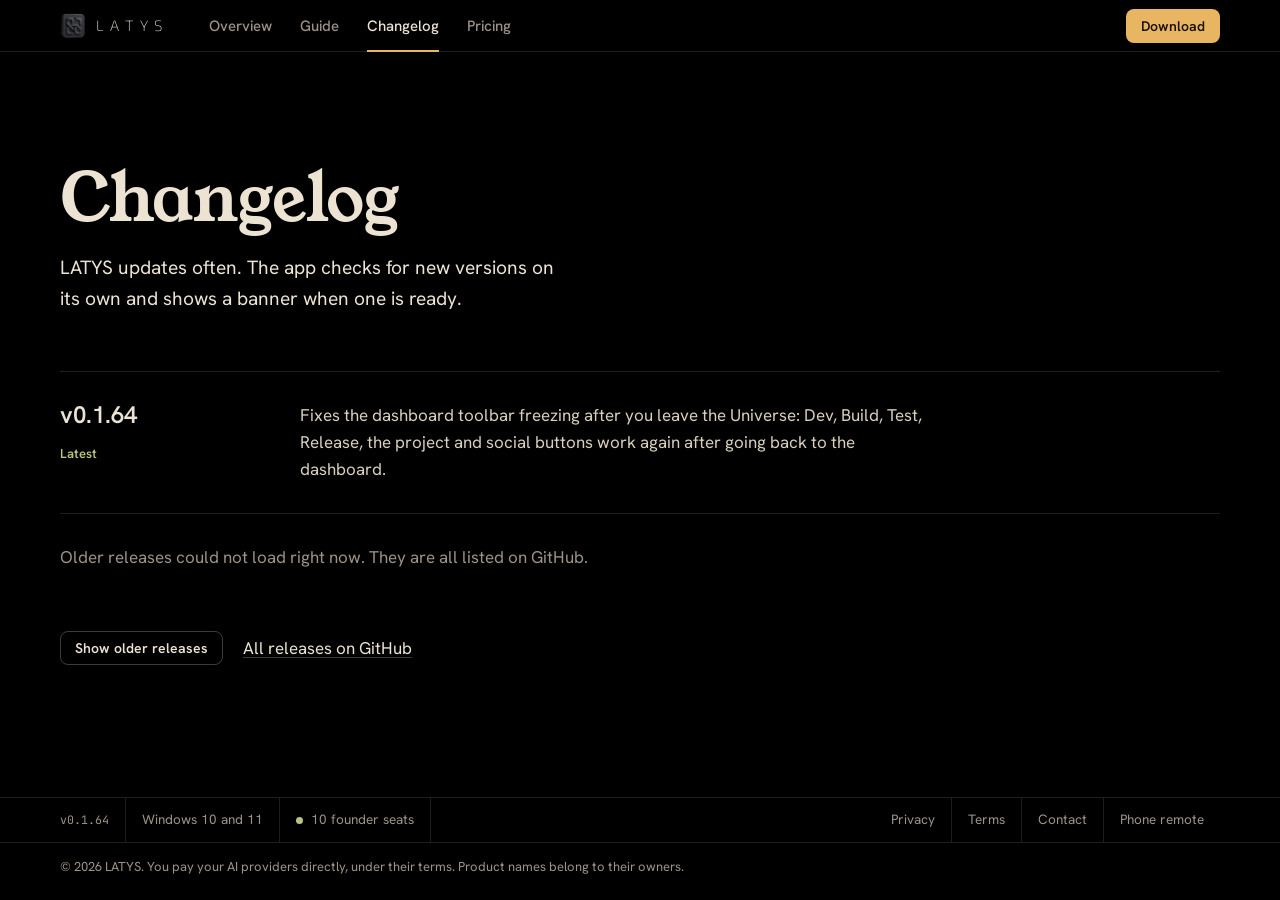
==== changelog.html @ 914c5206 "Rebuild the site as a multi-page static site Overview, Download, Guide, Changelog and Pricing pages " ====
<!DOCTYPE html>
<html lang="en">
<head>
  <meta charset="UTF-8" />
  <meta name="viewport" content="width=device-width, initial-scale=1.0" />
  <title>LATYS changelog</title>
  <meta name="description" content="Every LATYS release and what changed in it." />
  <meta name="theme-color" content="#000000" />
  <meta property="og:title" content="LATYS changelog" />
  <meta property="og:image" content="https://latys.app/media/og.jpg?v=3" />
  <link rel="icon" type="image/png" href="./icon.png?v=5" />
  <link rel="apple-touch-icon" href="./media/apple-touch-icon.png?v=2" />
  <link rel="preconnect" href="https://fonts.googleapis.com" />
  <link rel="preconnect" href="https://fonts.gstatic.com" crossorigin />
  <link href="https://fonts.googleapis.com/css2?family=Exo+2:wght@200&family=Hanken+Grotesk:wght@400;500;600&family=JetBrains+Mono:wght@400;500&family=Young+Serif&display=swap" rel="stylesheet" />
  <link rel="stylesheet" href="./site.css?v=1" />
  <script type="speculationrules">{"prerender":[{"where":{"href_matches":"/*.html"},"eagerness":"moderate"}]}</script>
  <style>
    .log { list-style: none; }
    .release { display: grid; grid-template-columns: 200px minmax(0, 1fr); gap: 8px 40px; padding: 30px 0; border-bottom: 1px solid var(--rule); }
    .release .ver { font: 600 24px/1.1 var(--sans); color: var(--parchment); }
    .release .when { display: block; margin-top: 6px; font-size: 14.5px; color: var(--bark); }
    .release .body { color: #d9cfbf; max-width: 70ch; }
    .release .body p + p { margin-top: 10px; }
    .release .latest { display: inline-block; margin-top: 10px; font-size: 13px; font-weight: 600; color: var(--lichen); }
    .more { display: flex; flex-wrap: wrap; gap: 12px 20px; align-items: center; margin-top: 30px; }
    .state { padding: 30px 0; color: var(--bark); }
    @media (max-width: 760px) { .release { grid-template-columns: minmax(0, 1fr); } }
  </style>
</head>
<body>
  <header class="titlebar">
    <div class="page">
      <a class="brand" href="./index.html" aria-label="LATYS home"><img src="./media/latys-icon.png?v=2" alt="" width="26" height="26" /><span>LATYS</span></a>
      <nav class="nav" aria-label="Site">
        <a href="./index.html">Overview</a>
        <a href="./guide.html">Guide</a>
        <a href="./changelog.html" aria-current="page">Changelog</a>
        <a href="./pricing.html">Pricing</a>
      </nav>
      <a class="btn btn-gold btn-sm" href="./download.html">Download</a>
    </div>
  </header>

  <main>
    <div class="page">
      <header class="masthead">
        <h1>Changelog</h1>
        <p class="lede">LATYS updates often. The app checks for new versions on its own and shows a banner when one is ready.</p>
      </header>
      <ol class="log" id="log" aria-live="polite"><li class="state">Loading releases from GitHub.</li></ol>
      <div class="more">
        <button class="btn btn-line btn-sm" type="button" id="more" hidden>Show older releases</button>
        <a class="link" href="https://github.com/adamj86/LATYS/releases">All releases on GitHub</a>
      </div>
    </div>
  </main>

  <footer>
    <div class="strip">
      <div class="page">
        <span class="cell"><span class="mono" data-version>v0.1</span></span>
        <span class="cell">Windows 10 and 11</span>
        <span class="cell" data-seats><span class="dot"></span><span data-seats-text>10 founder seats</span></span>
        <span class="cell grow"></span>
        <a class="cell" href="./privacy.html">Privacy</a>
        <a class="cell" href="./terms.html">Terms</a>
        <a class="cell" href="mailto:ajamespt86@gmail.com">Contact</a>
        <a class="cell" href="./remote.html">Phone remote</a>
      </div>
    </div>
    <div class="fineprint"><div class="page">&copy; <span data-year>2026</span> LATYS. You pay your AI providers directly, under their terms. Product names belong to their owners.</div></div>
  </footer>

  <script src="./site.js?v=1"></script>
  <script>
    // Release notes are the GitHub release bodies the release script publishes.
    const log = document.getElementById('log'), more = document.getElementById('more');
    const fmt = new Intl.DateTimeFormat(undefined, { year: 'numeric', month: 'long', day: 'numeric' });
    let page = 1;

    function entry(version, date, body, latest) {
      const li = document.createElement('li');
      li.className = 'release';
      li.innerHTML = '<div><div class="ver"></div><time class="when"></time></div><div class="body"></div>';
      li.querySelector('.ver').textContent = version;
      if (date) { li.querySelector('time').textContent = fmt.format(new Date(date)); li.querySelector('time').dateTime = date; }
      if (latest) li.firstChild.insertAdjacentHTML('beforeend', '<span class="latest">Latest</span>');
      const box = li.querySelector('.body');
      for (const para of String(body || 'Maintenance release.').split(/\n{2,}/)) {
        const p = document.createElement('p');
        p.textContent = para.replace(/^#+\s*/gm, '').replace(/\*\*/g, '').trim();
        if (p.textContent) box.append(p);
      }
      return li;
    }

    async function loadPage() {
      more.disabled = true;
      try {
        const r = await fetch('https://api.github.com/repos/adamj86/LATYS/releases?per_page=15&page=' + page, { headers: { Accept: 'application/vnd.github+json' } });
        if (!r.ok) throw new Error(r.status);
        const list = (await r.json()).filter((x) => !x.draft);
        if (page === 1) log.textContent = '';
        list.forEach((x, i) => log.append(entry(x.tag_name.replace(/^v/, 'v'), x.published_at, x.body, page === 1 && i === 0 && !x.prerelease)));
        more.hidden = list.length < 15;
        page++;
      } catch {
        // GitHub unreachable or rate-limited: fall back to the app's own update feed.
        if (page !== 1) { more.hidden = true; return; }
        const d = await window.latysFeed;
        log.textContent = '';
        if (d && d.version) log.append(entry('v' + d.version, null, d.notes, true));
        const li = document.createElement('li');
        li.className = 'state';
        li.textContent = 'Older releases could not load right now. They are all listed on GitHub.';
        log.append(li);
      } finally { more.disabled = false; }
    }
    more.addEventListener('click', loadPage);
    loadPage();
  </script>
</body>
</html>
---- site.css ----
/* LATYS site: shared tokens, chrome (titlebar + status strip) and page parts.
   The ground is pure black on purpose: the tree footage is shot on #000, so the
   video melts into the page with no visible frame. */
:root {
  --ground: #000;
  --soil: #15120f;
  --soil-2: #1d1915;
  --parchment: #ece3d3;
  --bark: #9d9285;
  --rule: rgba(236, 227, 211, 0.13);
  --rule-strong: rgba(236, 227, 211, 0.26);
  --gold: #e8b662;
  --gold-ink: #1a1206;
  --lichen: #b9c47c;
  --blossom: #e08f73;

  --serif: "Young Serif", Georgia, "Times New Roman", serif;
  --sans: "Hanken Grotesk", system-ui, -apple-system, "Segoe UI", sans-serif;
  --mono: "JetBrains Mono", ui-monospace, Consolas, monospace;
  --brand: "Exo 2", var(--sans);

  --measure: 64ch;
  --page: 1240px;
  --gutter: clamp(16px, 4vw, 40px);
  --bar: 52px;
  --radius: 8px;
  --ease: cubic-bezier(0.22, 1, 0.36, 1);
}

@view-transition { navigation: auto; }
::view-transition-old(root), ::view-transition-new(root) { animation-duration: 180ms; }

*, *::before, *::after { box-sizing: border-box; }
* { margin: 0; padding: 0; }
html { -webkit-text-size-adjust: 100%; }
body {
  background: var(--ground); color: var(--parchment);
  font: 400 17px/1.6 var(--sans);
  -webkit-font-smoothing: antialiased; text-rendering: optimizeLegibility;
  overflow-x: hidden; min-height: 100svh; display: flex; flex-direction: column;
}
main { flex: 1; }
img, video, svg { display: block; max-width: 100%; }
a { color: inherit; }
button { font: inherit; color: inherit; }
:focus-visible { outline: 2px solid var(--gold); outline-offset: 3px; border-radius: 4px; }
::selection { background: rgba(232, 182, 98, 0.35); color: #fff; }

.page { width: 100%; max-width: var(--page); margin: 0 auto; padding: 0 var(--gutter); }
.sr { position: absolute; width: 1px; height: 1px; overflow: hidden; clip: rect(0 0 0 0); white-space: nowrap; }

/* Type */
h1, h2, h3 { font-family: var(--serif); font-weight: 400; color: var(--parchment); letter-spacing: -0.01em; }
h1 { font-size: clamp(38px, 5.2vw, 68px); line-height: 1.04; }
h2 { font-size: clamp(28px, 3.2vw, 40px); line-height: 1.12; }
h3 { font-size: 22px; line-height: 1.25; }
.lede { font-size: clamp(18px, 1.5vw, 20px); color: var(--parchment); max-width: 46ch; }
.quiet { color: var(--bark); }
p { max-width: var(--measure); }
p a, li a, dd a, .link { color: var(--parchment); text-decoration: underline; text-decoration-color: var(--rule-strong); text-underline-offset: 3px; transition: text-decoration-color 100ms; }
p a:hover, li a:hover, dd a:hover, .link:hover { text-decoration-color: var(--gold); }
code, kbd, .mono { font-family: var(--mono); font-size: 0.86em; }
kbd { padding: 1px 6px; border: 1px solid var(--rule-strong); border-bottom-width: 2px; border-radius: 5px; color: var(--parchment); background: var(--soil); }

/* Buttons */
.btn {
  display: inline-flex; align-items: center; gap: 10px; min-height: 44px; padding: 0 20px;
  border-radius: var(--radius); border: 1px solid transparent; cursor: pointer; white-space: nowrap;
  font: 600 16px/1 var(--sans); text-decoration: none; transition: background 100ms, border-color 100ms, color 100ms;
}
.btn-gold { background: var(--gold); color: var(--gold-ink); }
.btn-gold:hover { background: #f0c67f; }
.btn-line { border-color: var(--rule-strong); color: var(--parchment); background: transparent; }
.btn-line:hover { border-color: var(--parchment); }
.btn .v { font: 500 13px/1 var(--mono); opacity: 0.72; }
.btn[aria-disabled="true"] { opacity: 0.5; pointer-events: none; }
.btn-sm { min-height: 34px; padding: 0 14px; font-size: 14px; }

/* Titlebar: echoes the app's own 48px title bar */
.titlebar { position: sticky; top: 0; z-index: 40; height: var(--bar); background: rgba(0, 0, 0, 0.82); border-bottom: 1px solid var(--rule); view-transition-name: titlebar; }
@supports (backdrop-filter: blur(8px)) { .titlebar { background: rgba(0, 0, 0, 0.66); backdrop-filter: blur(8px); -webkit-backdrop-filter: blur(8px); } }
.titlebar .page { height: 100%; display: flex; align-items: center; gap: 28px; }
.brand { display: inline-flex; align-items: center; gap: 10px; text-decoration: none; flex: none; }
.brand img { width: 26px; height: 26px; }
.brand span { font: 200 15px/1 var(--brand); letter-spacing: 0.42em; color: var(--parchment); }
.nav { display: flex; align-items: center; gap: 4px; height: 100%; flex: 1; min-width: 0; }
.nav a { position: relative; display: inline-flex; align-items: center; height: 100%; padding: 0 12px; color: var(--bark); font-size: 15px; font-weight: 500; text-decoration: none; transition: color 100ms; }
.nav a:hover { color: var(--parchment); }
.nav a[aria-current="page"] { color: var(--parchment); }
.nav a[aria-current="page"]::after { content: ""; position: absolute; left: 12px; right: 12px; bottom: -1px; height: 2px; background: var(--gold); }
.titlebar .btn { flex: none; }
@media (max-width: 760px) {
  .titlebar { height: auto; }
  .titlebar .page { flex-wrap: wrap; row-gap: 0; padding-top: 10px; }
  .titlebar .btn { margin-left: auto; }
  .nav { order: 3; flex-basis: 100%; height: 42px; overflow-x: auto; scrollbar-width: none; margin: 0 calc(var(--gutter) * -1); padding: 0 calc(var(--gutter) - 12px); }
  .nav::-webkit-scrollbar { display: none; }
}

/* Status strip footer: echoes the app's bottom status bar, with live values */
.strip { border-top: 1px solid var(--rule); margin-top: 96px; font-size: 13.5px; color: var(--bark); }
.strip .page { display: flex; flex-wrap: wrap; align-items: stretch; }
.strip .cell { display: inline-flex; align-items: center; gap: 8px; min-height: 44px; padding: 0 16px; border-right: 1px solid var(--rule); }
.strip .cell:first-child { padding-left: 0; }
.strip .cell:last-child { border-right: 0; }
.strip .grow { flex: 1; border-right: 0; }
.strip a { color: var(--bark); text-decoration: none; }
.strip a:hover { color: var(--parchment); }
.strip .dot { width: 7px; height: 7px; border-radius: 50%; background: var(--lichen); }
.strip .sold .dot { background: #d9534f; }
.fineprint { border-top: 1px solid var(--rule); padding: 14px 0 22px; font-size: 13px; color: var(--bark); }
@media (max-width: 760px) {
  .strip .cell { padding: 0 12px 0 0; border-right: 0; min-height: 36px; }
  .strip .grow { flex-basis: 100%; height: 0; min-height: 0; }
}

/* Page header used by inner pages */
.masthead { padding: clamp(56px, 9vw, 112px) 0 clamp(36px, 5vw, 56px); border-bottom: 1px solid var(--rule); }
.masthead h1 { max-width: 18ch; }
.masthead .lede { margin-top: 20px; }

/* Media frames */
.frame { position: relative; overflow: hidden; background: var(--soil); border: 1px solid var(--rule); border-radius: 12px; aspect-ratio: 16 / 9; }
.frame video, .frame img { width: 100%; height: 100%; object-fit: cover; }
video::cue { background: rgba(0, 0, 0, 0.8); color: var(--parchment); font-family: var(--sans); }

/* Copyable command */
.cmd { display: flex; align-items: stretch; border: 1px solid var(--rule); border-radius: var(--radius); background: var(--soil); overflow: hidden; }
.cmd code { flex: 1; min-width: 0; padding: 11px 14px; font: 14px/1.5 var(--mono); color: var(--parchment); overflow-wrap: anywhere; }
.cmd button { flex: none; min-width: 74px; border: 0; border-left: 1px solid var(--rule); background: transparent; color: var(--bark); font-size: 14px; font-weight: 600; cursor: pointer; transition: color 100ms, background 100ms; }
.cmd button:hover { color: var(--parchment); background: var(--soil-2); }
.cmd button.ok { color: var(--lichen); }

/* Long-form prose (legal, notes) */
.prose { max-width: 70ch; }
.prose h2 { font-size: 24px; margin: 44px 0 10px; }
.prose p, .prose li { color: #d9cfbf; }
.prose p + p { margin-top: 12px; }
.prose ul { padding-left: 22px; margin: 12px 0; display: grid; gap: 8px; }
.prose strong { color: var(--parchment); font-weight: 600; }
.legal { padding-top: clamp(48px, 7vw, 88px); }
.legal .meta { color: var(--bark); font-size: 15px; margin: 14px 0 32px; }
.legal .summary { border-left: 2px solid var(--gold); padding: 4px 0 4px 20px; font-size: 18px; color: var(--parchment); max-width: 64ch; }

@media (prefers-reduced-motion: reduce) {
  *, *::before, *::after { animation: none !important; transition: none !important; }
  ::view-transition-old(root), ::view-transition-new(root) { animation: none; }
}
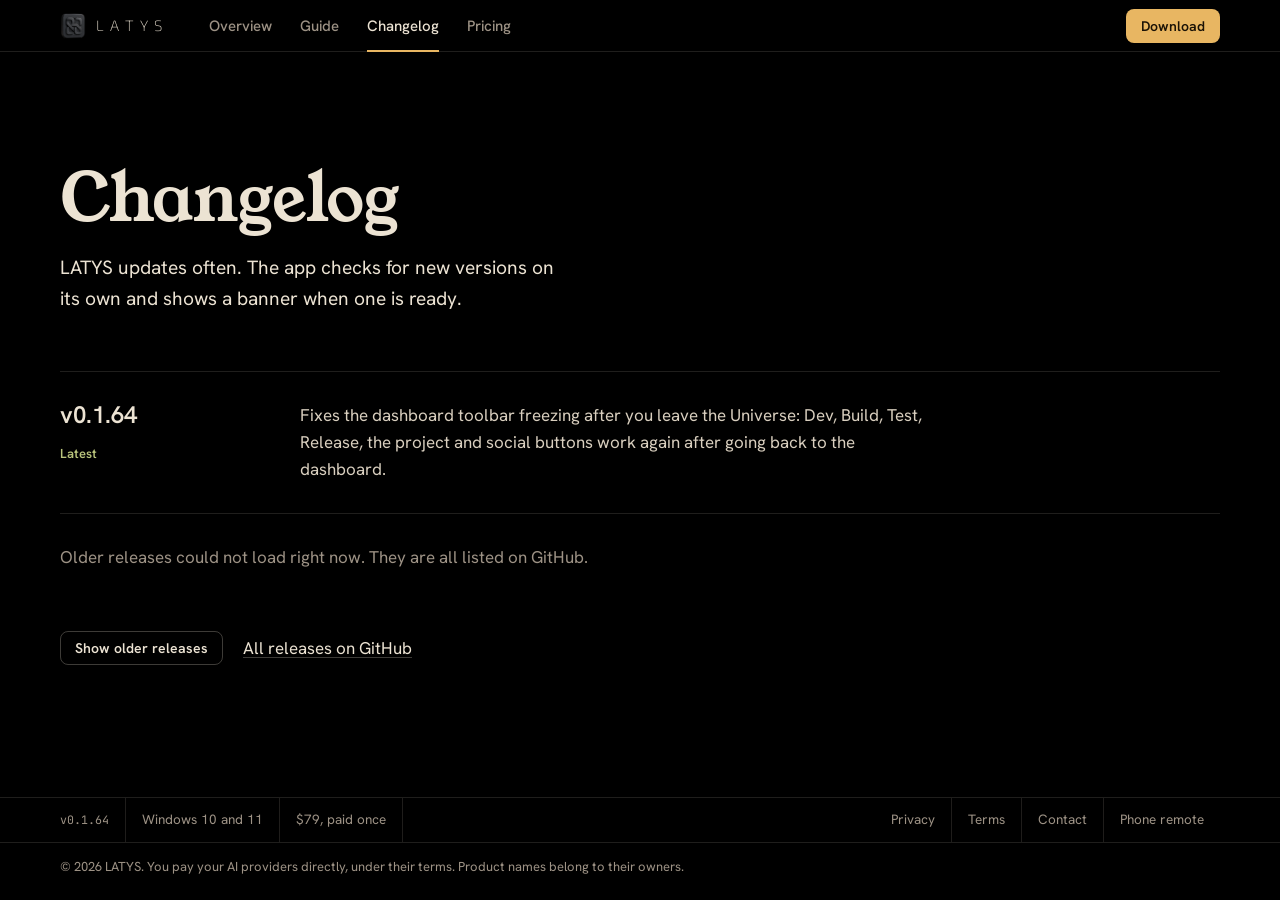
==== commit 214b811b: "Close the founder run: LATYS is $79 The founder run closed with 8 founders. Pricing and Overview sho" ====
--- a/changelog.html
+++ b/changelog.html
@@ -13,7 +13,7 @@
   <link rel="preconnect" href="https://fonts.googleapis.com" />
   <link rel="preconnect" href="https://fonts.gstatic.com" crossorigin />
   <link href="https://fonts.googleapis.com/css2?family=Exo+2:wght@200&family=Hanken+Grotesk:wght@400;500;600&family=JetBrains+Mono:wght@400;500&family=Young+Serif&display=swap" rel="stylesheet" />
-  <link rel="stylesheet" href="./site.css?v=1" />
+  <link rel="stylesheet" href="./site.css?v=3" />
   <script type="speculationrules">{"prerender":[{"where":{"href_matches":"/*.html"},"eagerness":"moderate"}]}</script>
   <style>
     .log { list-style: none; }
@@ -61,7 +61,7 @@
       <div class="page">
         <span class="cell"><span class="mono" data-version>v0.1</span></span>
         <span class="cell">Windows 10 and 11</span>
-        <span class="cell" data-seats><span class="dot"></span><span data-seats-text>10 founder seats</span></span>
+        <a class="cell" href="./pricing.html">$79, paid once</a>
         <span class="cell grow"></span>
         <a class="cell" href="./privacy.html">Privacy</a>
         <a class="cell" href="./terms.html">Terms</a>
@@ -72,7 +72,7 @@
     <div class="fineprint"><div class="page">&copy; <span data-year>2026</span> LATYS. You pay your AI providers directly, under their terms. Product names belong to their owners.</div></div>
   </footer>
 
-  <script src="./site.js?v=1"></script>
+  <script src="./site.js?v=3"></script>
   <script>
     // Release notes are the GitHub release bodies the release script publishes.
     const log = document.getElementById('log'), more = document.getElementById('more');
--- a/site.css
+++ b/site.css
@@ -138,6 +138,16 @@
 .prose p + p { margin-top: 12px; }
 .prose ul { padding-left: 22px; margin: 12px 0; display: grid; gap: 8px; }
 .prose strong { color: var(--parchment); font-weight: 600; }
+/* Founder seats: ten leaves off the tree, filled live from Stripe */
+.leaves { display: flex; gap: 8px; margin: 22px 0 12px; }
+.leaves svg { width: 30px; height: 40px; overflow: visible; transform: rotate(var(--r)); transform-origin: 50% 100%; }
+.leaves .blade { fill: none; stroke: rgba(236, 227, 211, 0.32); stroke-width: 1.4; stroke-dasharray: 2.5 2.5; transition: fill 240ms, stroke 240ms; }
+.leaves .rib { stroke: rgba(236, 227, 211, 0.22); stroke-width: 1.2; }
+.leaves .taken .blade { fill: var(--c); stroke: var(--c); stroke-dasharray: none; }
+.leaves .taken .rib { stroke: rgba(0, 0, 0, 0.35); }
+.leaves .grow { animation: leaf 480ms var(--ease) both; }
+@keyframes leaf { from { opacity: 0; transform: rotate(calc(var(--r) - 24deg)) scale(0.3); } }
+@media (max-width: 420px) { .leaves { gap: 3px; } .leaves svg { width: 24px; height: 32px; } }
 .legal { padding-top: clamp(48px, 7vw, 88px); }
 .legal .meta { color: var(--bark); font-size: 15px; margin: 14px 0 32px; }
 .legal .summary { border-left: 2px solid var(--gold); padding: 4px 0 4px 20px; font-size: 18px; color: var(--parchment); max-width: 64ch; }
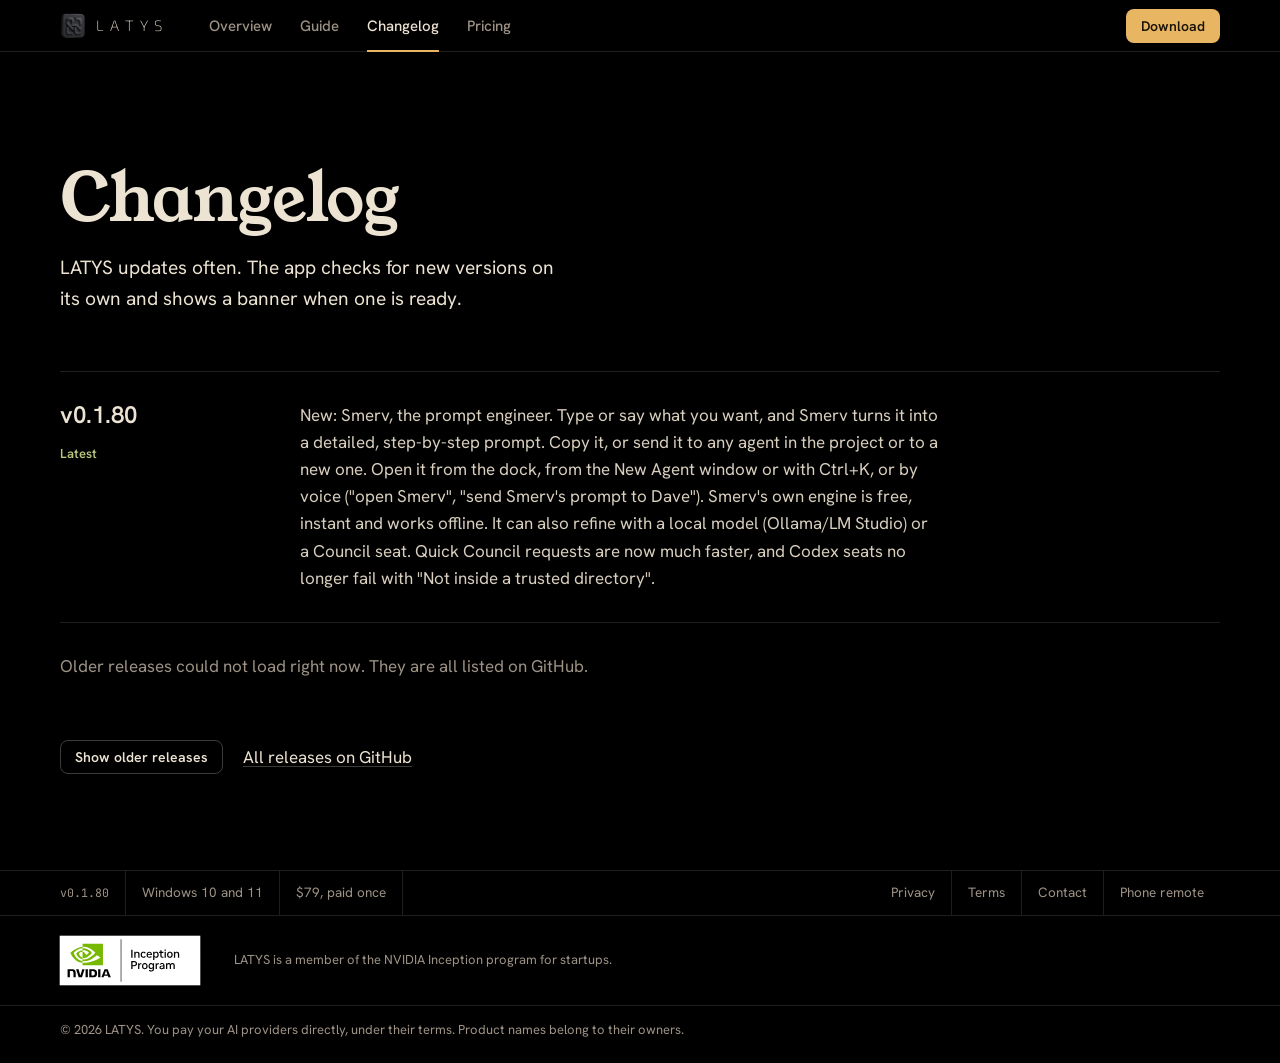
==== commit d25de421: "Footer: NVIDIA Inception program badge LATYS is a member of the NVIDIA Inception program. The badge " ====
--- a/changelog.html
+++ b/changelog.html
@@ -13,7 +13,7 @@
   <link rel="preconnect" href="https://fonts.googleapis.com" />
   <link rel="preconnect" href="https://fonts.gstatic.com" crossorigin />
   <link href="https://fonts.googleapis.com/css2?family=Exo+2:wght@200&family=Hanken+Grotesk:wght@400;500;600&family=JetBrains+Mono:wght@400;500&family=Young+Serif&display=swap" rel="stylesheet" />
-  <link rel="stylesheet" href="./site.css?v=3" />
+  <link rel="stylesheet" href="./site.css?v=6" />
   <script type="speculationrules">{"prerender":[{"where":{"href_matches":"/*.html"},"eagerness":"moderate"}]}</script>
   <style>
     .log { list-style: none; }
@@ -69,10 +69,13 @@
         <a class="cell" href="./remote.html">Phone remote</a>
       </div>
     </div>
+    <div class="member"><div class="page"><a href="https://www.nvidia.com/en-us/startups/" target="_blank" rel="noopener"><img src="./media/nvidia-inception-badge.svg" width="170" height="73" alt="NVIDIA Inception Program" loading="lazy"></a><span>LATYS is a member of the NVIDIA Inception program for startups.</span></div></div>
     <div class="fineprint"><div class="page">&copy; <span data-year>2026</span> LATYS. You pay your AI providers directly, under their terms. Product names belong to their owners.</div></div>
   </footer>
 
-  <script src="./site.js?v=3"></script>
+  <script src="./site.js?v=5"></script>
+  <script src="./vendor/lenis.min.js?v=1.3.27"></script>
+  <script src="./smooth.js?v=1"></script>
   <script>
     // Release notes are the GitHub release bodies the release script publishes.
     const log = document.getElementById('log'), more = document.getElementById('more');
--- a/site.css
+++ b/site.css
@@ -28,7 +28,16 @@
 }
 
 @view-transition { navigation: auto; }
-::view-transition-old(root), ::view-transition-new(root) { animation-duration: 180ms; }
+/* Page to page: the old page settles back, the new one rises into place. */
+@keyframes vt-out { to { opacity: 0; transform: scale(0.985); } }
+@keyframes vt-in { from { opacity: 0; transform: translateY(14px); } }
+::view-transition-old(root) { animation: 200ms cubic-bezier(0.4, 0, 1, 1) both vt-out; }
+::view-transition-new(root) { animation: 460ms cubic-bezier(0.22, 1, 0.36, 1) 60ms both vt-in; }
+
+/* Lenis smooth scrolling (from vendor/lenis.css) */
+html.lenis, html.lenis body { height: auto; }
+.lenis:not(.lenis-autoToggle).lenis-stopped { overflow: clip; }
+.lenis.lenis-smooth iframe { pointer-events: none; }
 
 *, *::before, *::after { box-sizing: border-box; }
 * { margin: 0; padding: 0; }
@@ -108,6 +117,11 @@
 .strip a:hover { color: var(--parchment); }
 .strip .dot { width: 7px; height: 7px; border-radius: 50%; background: var(--lichen); }
 .strip .sold .dot { background: #d9534f; }
+/* NVIDIA Inception membership: NVIDIA's badge artwork as supplied (it carries its own white plate and clear space) */
+.member { border-top: 1px solid var(--rule); padding: 10px 0; font-size: 13px; color: var(--bark); }
+.member .page { display: flex; flex-wrap: wrap; align-items: center; gap: 6px 14px; }
+.member a { display: block; flex: none; }
+.member img { display: block; width: 170px; height: auto; margin-left: -10px; }
 .fineprint { border-top: 1px solid var(--rule); padding: 14px 0 22px; font-size: 13px; color: var(--bark); }
 @media (max-width: 760px) {
   .strip .cell { padding: 0 12px 0 0; border-right: 0; min-height: 36px; }
@@ -139,15 +153,29 @@
 .prose ul { padding-left: 22px; margin: 12px 0; display: grid; gap: 8px; }
 .prose strong { color: var(--parchment); font-weight: 600; }
 /* Founder seats: ten leaves off the tree, filled live from Stripe */
-.leaves { display: flex; gap: 8px; margin: 22px 0 12px; }
-.leaves svg { width: 30px; height: 40px; overflow: visible; transform: rotate(var(--r)); transform-origin: 50% 100%; }
+.leaves { display: grid; grid-template-columns: repeat(10, 26px); gap: 8px 6px; margin: 22px 0 12px; }
+.leaves svg { width: 26px; height: 34px; overflow: visible; transform: rotate(var(--r)); transform-origin: 50% 100%; }
 .leaves .blade { fill: none; stroke: rgba(236, 227, 211, 0.32); stroke-width: 1.4; stroke-dasharray: 2.5 2.5; transition: fill 240ms, stroke 240ms; }
 .leaves .rib { stroke: rgba(236, 227, 211, 0.22); stroke-width: 1.2; }
 .leaves .taken .blade { fill: var(--c); stroke: var(--c); stroke-dasharray: none; }
 .leaves .taken .rib { stroke: rgba(0, 0, 0, 0.35); }
 .leaves .grow { animation: leaf 480ms var(--ease) both; }
+.leaves:not(.in) .grow { animation-play-state: paused; }
 @keyframes leaf { from { opacity: 0; transform: rotate(calc(var(--r) - 24deg)) scale(0.3); } }
-@media (max-width: 420px) { .leaves { gap: 3px; } .leaves svg { width: 24px; height: 32px; } }
+@media (max-width: 420px) { .leaves { grid-template-columns: repeat(10, 22px); gap: 6px 4px; } .leaves svg { width: 22px; height: 29px; } }
+
+/* Price step: the 20 licenses at $79, then $109 */
+.step { display: grid; grid-template-columns: minmax(0, 1fr) 40px minmax(0, 1fr); align-items: center; margin: 18px 0 4px; border: 1px solid var(--rule); border-radius: var(--radius); }
+.step > div { padding: 12px 14px; }
+.step span { display: block; font-size: 13px; color: var(--bark); }
+.step b { display: block; font: 600 22px/1.2 var(--sans); color: var(--parchment); }
+.step .now { box-shadow: inset 0 -2px 0 var(--lichen); border-radius: var(--radius) 0 0 var(--radius); }
+.step .next b { color: var(--bark); }
+.step svg { width: 40px; height: 14px; color: var(--rule-strong); }
+.step.moved .now b { color: var(--bark); text-decoration: line-through; }
+.step.moved .now { box-shadow: none; }
+.step.moved .next { box-shadow: inset 0 -2px 0 var(--gold); }
+.step.moved .next b { color: var(--parchment); }
 .legal { padding-top: clamp(48px, 7vw, 88px); }
 .legal .meta { color: var(--bark); font-size: 15px; margin: 14px 0 32px; }
 .legal .summary { border-left: 2px solid var(--gold); padding: 4px 0 4px 20px; font-size: 18px; color: var(--parchment); max-width: 64ch; }
@@ -155,4 +183,5 @@
 @media (prefers-reduced-motion: reduce) {
   *, *::before, *::after { animation: none !important; transition: none !important; }
   ::view-transition-old(root), ::view-transition-new(root) { animation: none; }
+  .leaves .grow { animation-play-state: running; }
 }
